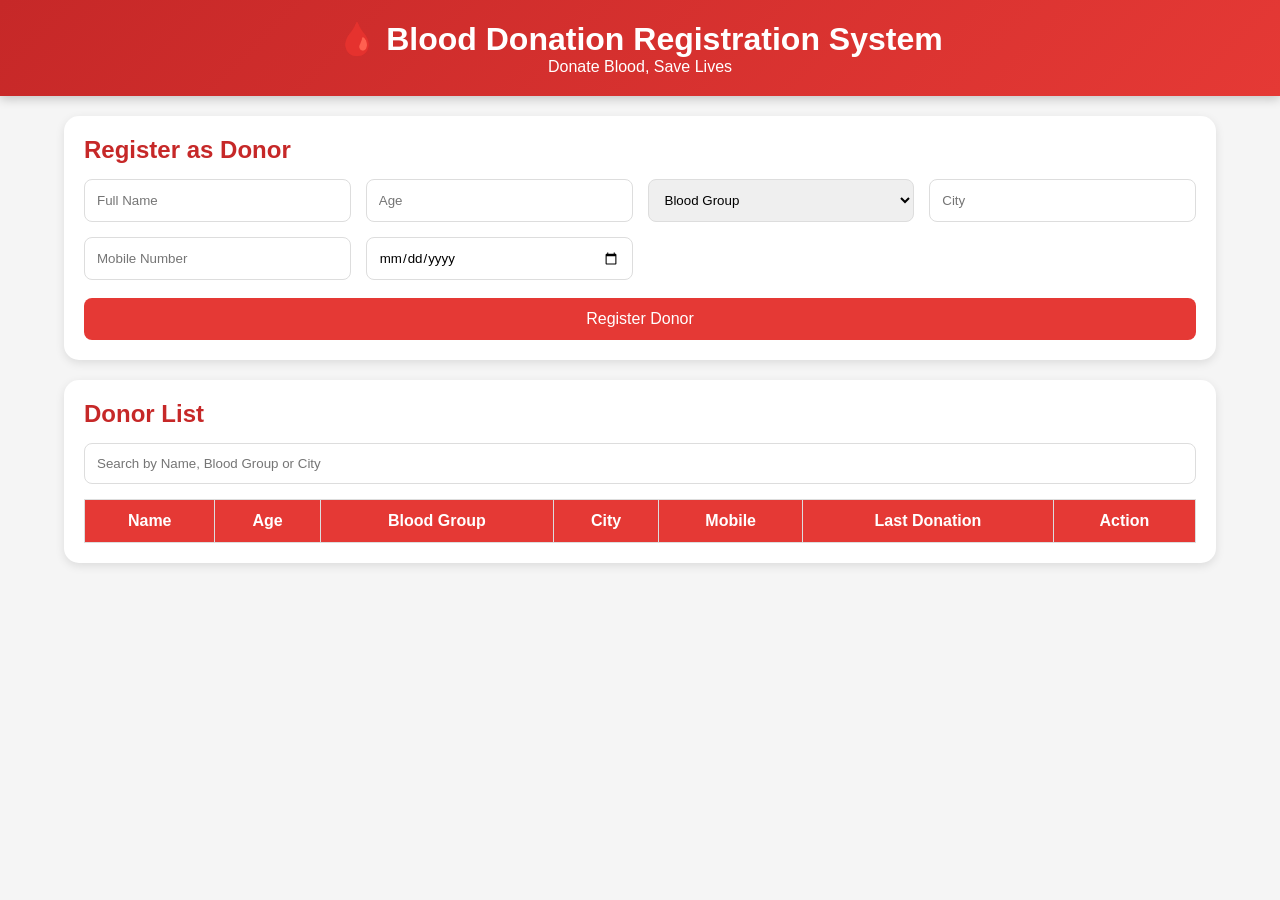
==== donor.html @ ba049930 "ye mera phla commit hai" ====
<!DOCTYPE html>
<html lang="en">
<head>
<meta charset="UTF-8">
<meta name="viewport" content="width=device-width, initial-scale=1.0">
<title>Blood Donation Registration System</title>
<link rel="stylesheet" href="donor.css">
</head>
<body>

<header>
    <h1>🩸 Blood Donation Registration System</h1>
    <p>Donate Blood, Save Lives</p>
</header>

<div class="container">

    <div class="card">
        <h2>Register as Donor</h2>

        <form id="donorForm">
            <div class="form-grid">

                <input type="text" id="name" placeholder="Full Name" required>

                <input type="number" id="age" placeholder="Age" min="18" max="65" required>

                <select id="bloodGroup" required>
                    <option value="">Blood Group</option>
                    <option>A+</option>
                    <option>A-</option>
                    <option>B+</option>
                    <option>B-</option>
                    <option>AB+</option>
                    <option>AB-</option>
                    <option>O+</option>
                    <option>O-</option>
                </select>

                <input type="text" id="city" placeholder="City" required>

                <input type="tel" id="mobile" placeholder="Mobile Number" required>

                <input type="date" id="lastDonation">

            </div>

            <br>

            <button class="btn" type="submit">
                Register Donor
            </button>

        </form>
    </div>

    <div class="card">

        <h2>Donor List</h2>

        <div class="search-box">
            <input type="text" id="searchInput"
                placeholder="Search by Name, Blood Group or City">
        </div>

        <table>
            <thead>
                <tr>
                    <th>Name</th>
                    <th>Age</th>
                    <th>Blood Group</th>
                    <th>City</th>
                    <th>Mobile</th>
                    <th>Last Donation</th>
                    <th>Action</th>
                </tr>
            </thead>

            <tbody id="donorTable">
            </tbody>
        </table>

    </div>

</div>

<script src="doner.js"></script>
</body>
</html>
---- donor.css ----
*{
    margin:0;
    padding:0;
    box-sizing:border-box;
    font-family:Segoe UI,sans-serif;
}

body{
    background:#f5f5f5;
}

header{
    background:linear-gradient(135deg,#c62828,#e53935);
    color:white;
    text-align:center;
    padding:20px;
    box-shadow:0 3px 10px rgba(0,0,0,.2);
}

.container{
    width:90%;
    max-width:1200px;
    margin:20px auto;
}

.card{
    background:white;
    padding:20px;
    border-radius:15px;
    box-shadow:0 3px 10px rgba(0,0,0,.1);
    margin-bottom:20px;
}

h2{
    color:#c62828;
    margin-bottom:15px;
}

.form-grid{
    display:grid;
    grid-template-columns:repeat(auto-fit,minmax(250px,1fr));
    gap:15px;
}

input,select,button{
    width:100%;
    padding:12px;
    border-radius:8px;
    border:1px solid #ddd;
}

input:focus,select:focus{
    outline:none;
    border-color:#e53935;
}

.btn{
    background:#e53935;
    color:white;
    border:none;
    cursor:pointer;
    font-size:16px;
    transition:.3s;
}

.btn:hover{
    background:#c62828;
}

.search-box{
    margin-bottom:15px;
}

table{
    width:100%;
    border-collapse:collapse;
}

table th{
    background:#e53935;
    color:white;
}

table th,table td{
    padding:12px;
    border:1px solid #ddd;
    text-align:center;
}

.delete-btn{
    background:#d32f2f;
    color:white;
    border:none;
    padding:8px 12px;
    border-radius:5px;
    cursor:pointer;
}

.delete-btn:hover{
    background:#b71c1c;
}

@media(max-width:768px){
    table{
        display:block;
        overflow-x:auto;
    }
}
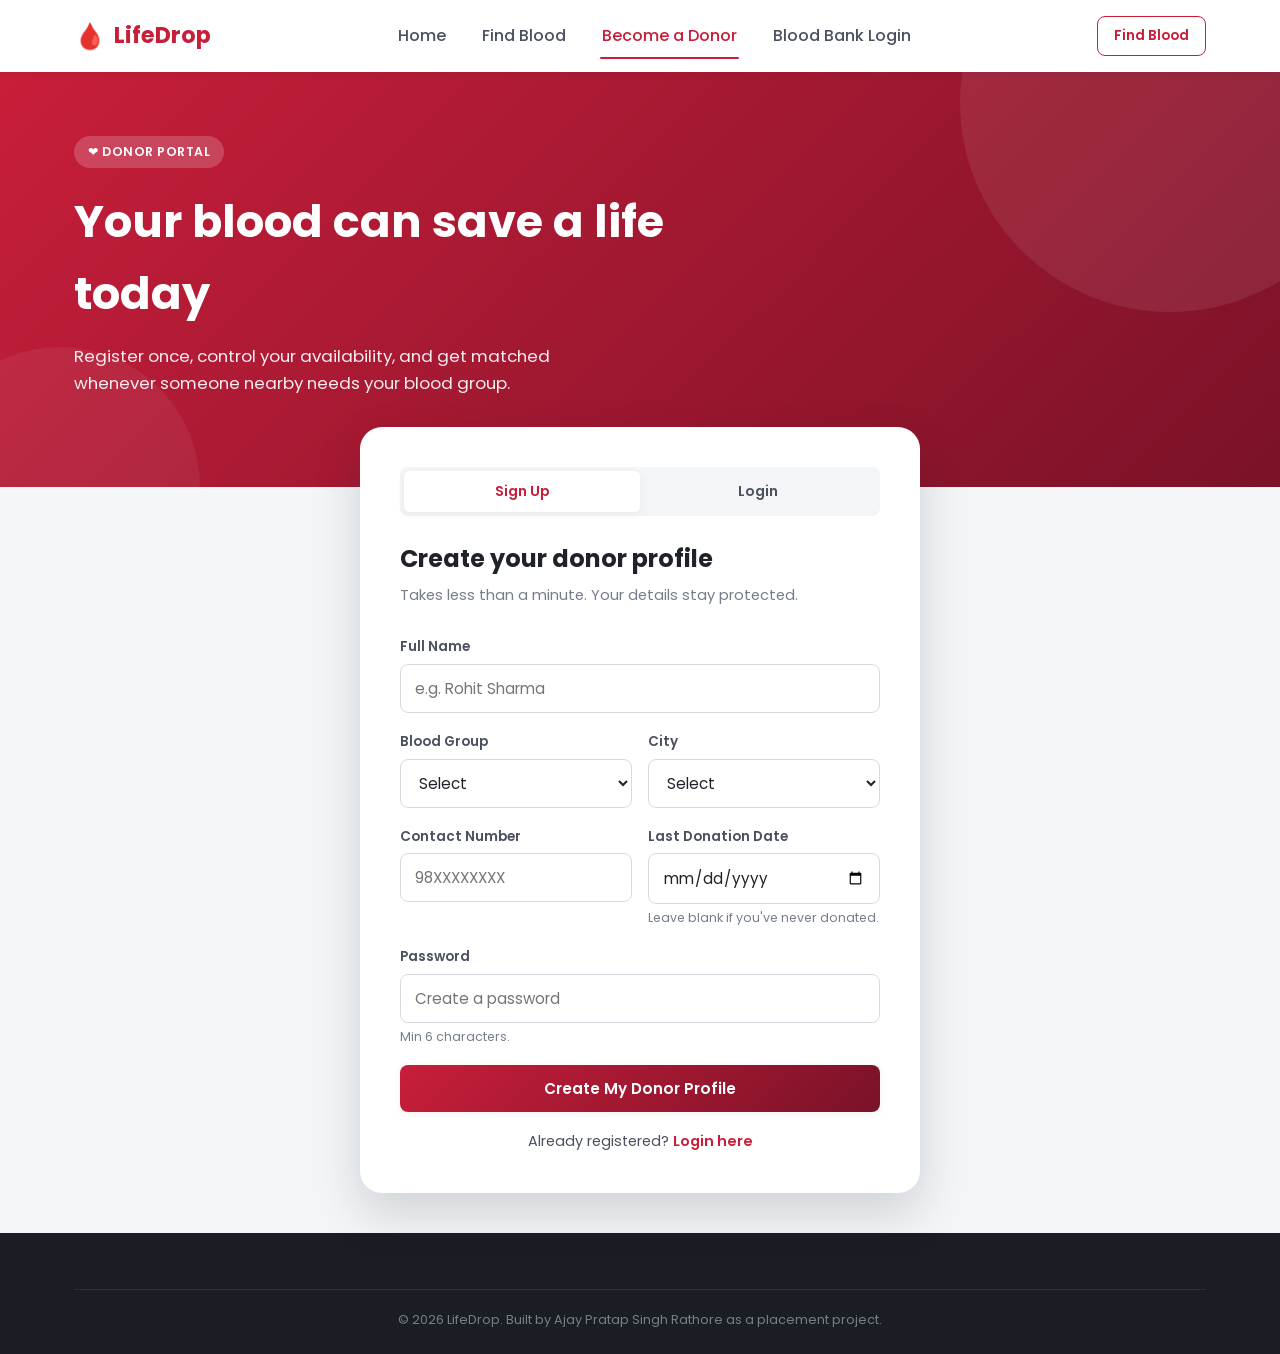
==== commit e5633166: "Added profile edit, eligibility countdown, search stats, hero image" ====
--- a/donor.html
+++ b/donor.html
@@ -1,89 +1,314 @@
 <!DOCTYPE html>
 <html lang="en">
 <head>
-<meta charset="UTF-8">
-<meta name="viewport" content="width=device-width, initial-scale=1.0">
-<title>Blood Donation Registration System</title>
-<link rel="stylesheet" href="donor.css">
+<meta charset="UTF-8" />
+<meta name="viewport" content="width=device-width, initial-scale=1.0" />
+<title>Donor Portal — LifeDrop</title>
+<link rel="preconnect" href="https://fonts.googleapis.com">
+<link href="https://fonts.googleapis.com/css2?family=Poppins:wght@400;500;600;700&display=swap" rel="stylesheet">
+<link rel="stylesheet" href="css/style.css" />
 </head>
 <body>
 
-<header>
-    <h1>🩸 Blood Donation Registration System</h1>
-    <p>Donate Blood, Save Lives</p>
+<nav class="navbar">
+  <div class="container">
+    <a href="index.html" class="logo"><span class="drop">🩸</span> LifeDrop</a>
+    <div class="nav-links">
+      <a href="index.html">Home</a>
+      <a href="search-results.html">Find Blood</a>
+      <a href="donor.html" class="active">Become a Donor</a>
+      <a href="bloodbank.html">Blood Bank Login</a>
+    </div>
+    <div class="nav-cta">
+      <a href="search-results.html" class="btn btn-outline btn-sm">Find Blood</a>
+    </div>
+    <button class="nav-toggle" aria-label="Menu"><span></span><span></span><span></span></button>
+  </div>
+  <div class="mobile-menu">
+    <a href="index.html">Home</a>
+    <a href="search-results.html">Find Blood</a>
+    <a href="donor.html">Become a Donor</a>
+    <a href="bloodbank.html">Blood Bank Login</a>
+  </div>
+</nav>
+
+<header class="page-hero">
+  <div class="container">
+    <span class="eyebrow">❤️ Donor Portal</span>
+    <h1>Your blood can save a life today</h1>
+    <p>Register once, control your availability, and get matched whenever someone nearby needs your blood group.</p>
+  </div>
 </header>
+<!-- Signup Success Popup -->
+<div class="popup-overlay" id="signupPopup">
+  <div class="popup-box">
+    <div class="popup-icon">🎉</div>
+    <div class="popup-title" id="signupPopupName">Welcome!</div>
+    <div class="popup-msg">Your donor profile has been created successfully. You are now part of the LifeDrop network!</div>
+    <div class="popup-btns">
+      <button class="btn btn-primary" id="signupPopupBtn">Go to Dashboard</button>
+    </div>
+  </div>
+</div>
+
+<!-- Logout Confirmation Popup -->
+<div class="popup-overlay" id="logoutPopup">
+  <div class="popup-box">
+    <div class="popup-icon">🚪</div>
+    <div class="popup-title">Logout?</div>
+    <div class="popup-msg">Are you sure you want to logout from your donor account?</div>
+    <div class="popup-btns">
+      <button class="btn btn-outline" id="logoutCancelBtn">Cancel</button>
+      <button class="btn btn-primary" id="logoutConfirmBtn">Yes, Logout</button>
+    </div>
+  </div>
+</div>
+
+<!-- Availability Toggle Confirmation Popup -->
+<!-- Eligibility Countdown Card -->
+<div class="card mb-2" id="eligibilityCard" style="display:none;">
+  <div style="display:flex; align-items:center; gap:16px;">
+    <div class="icon-circle" style="margin-bottom:0; flex-shrink:0;">⏳</div>
+    <div>
+      <div style="font-weight:600; font-size:0.95rem;">Not Eligible Yet</div>
+      <div style="color:var(--amber-600); font-weight:700; font-size:1.1rem; margin:4px 0;" id="daysRemaining">— days remaining</div>
+      <div style="font-size:0.82rem; color:var(--gray-500);">Next eligible date: <span id="nextEligibleDate">—</span></div>
+    </div>
+  </div>
+  <div style="margin-top:16px; background:var(--gray-100); border-radius:999px; height:8px; overflow:hidden;">
+    <div id="eligibilityBar" style="height:100%; background:var(--gradient-primary); border-radius:999px; transition:width 0.5s ease; width:0%;"></div>
+  </div>
+  <div style="display:flex; justify-content:space-between; margin-top:6px;">
+    <span style="font-size:0.75rem; color:var(--gray-500);">Last Donation</span>
+    <span style="font-size:0.75rem; color:var(--gray-500);">Eligible after 3 months</span>
+  </div>
+</div>
 
 <div class="container">
 
+  <div class="form-card" id="authCard">
+    <div class="tab-switch">
+      <button type="button" id="tabSignup" class="active">Sign Up</button>
+      <button type="button" id="tabLogin">Login</button>
+    </div>
+
+    <div class="tab-panel active" id="panelSignup">
+      <h2>Create your donor profile</h2>
+      <p class="form-sub">Takes less than a minute. Your details stay protected.</p>
+      <form id="signupForm">
+        <div class="form-group">
+          <label for="suName">Full Name</label>
+          <input type="text" id="suName" placeholder="e.g. Rohit Sharma" required />
+        </div>
+        <div class="form-row">
+          <div class="form-group">
+            <label for="suBloodGroup">Blood Group</label>
+            <select id="suBloodGroup" required>
+              <option value="">Select</option>
+              <option>A+</option><option>A-</option>
+              <option>B+</option><option>B-</option>
+              <option>O+</option><option>O-</option>
+              <option>AB+</option><option>AB-</option>
+            </select>
+          </div>
+          <div class="form-group">
+            <label for="suCity">City</label>
+            <select id="suCity" required>
+              <option value="">Select</option>
+              <option>Jaipur</option>
+              <option>Ajmer</option>
+              <option>Kota</option>
+            </select>
+          </div>
+        </div>
+        <div class="form-row">
+          <div class="form-group">
+            <label for="suContact">Contact Number</label>
+            <input type="tel" id="suContact" placeholder="98XXXXXXXX" pattern="[0-9]{10}" required />
+          </div>
+          <div class="form-group">
+            <label for="suLastDonation">Last Donation Date</label>
+            <input type="date" id="suLastDonation" />
+            <div class="hint">Leave blank if you've never donated.</div>
+          </div>
+        </div>
+        <div class="form-group">
+          <label for="suPassword">Password</label>
+          <input type="password" id="suPassword" placeholder="Create a password" required minlength="6" />
+          <div class="hint">Min 6 characters.</div>
+        </div>
+        <button type="submit" class="btn btn-primary btn-block">Create My Donor Profile</button>
+      </form>
+      <div class="form-footer-link">Already registered? <a href="#" id="goToLogin">Login here</a></div>
+    </div>
+
+    <div class="tab-panel" id="panelLogin">
+      <h2>Welcome back, donor</h2>
+      <p class="form-sub">Login to manage your availability.</p>
+      <form id="loginForm">
+        <div class="form-group">
+          <label for="liContact">Contact Number</label>
+          <input type="tel" id="liContact" placeholder="98XXXXXXXX" required />
+        </div>
+        <div class="form-group">
+          <label for="liPassword">Password</label>
+          <input type="password" id="liPassword" placeholder="Your password" required />
+        </div>
+        <button type="submit" class="btn btn-primary btn-block">Login</button>
+      </form>
+      <div class="form-footer-link">New donor? <a href="#" id="goToSignup">Create a profile</a></div>
+    </div>
+  </div>
+
+  <div class="dash-shell" id="dashboard" style="display:none; margin-top:32px;">
+    <aside class="dash-sidebar">
+      <div class="dash-profile">
+        <div class="dash-avatar" id="dashAvatar">--</div>
+        <div class="name" id="dashName">—</div>
+        <div class="role">Blood Donor</div>
+      </div>
+      <nav class="dash-menu">
+        <a href="#" class="active">📋 My Profile</a>
+        <a href="search-results.html">🔍 Find Blood</a>
+        <a href="#" id="logoutBtn">🚪 Logout</a>
+      </nav>
+    </aside>
+
+    <main>
+     <!-- TABS -->
+  <div class="tab-switch" style="max-width:400px; margin-bottom:24px;">
+    <button type="button" id="tabProfile" class="active">👤 My Profile</button>
+    <button type="button" id="tabAvail">❤️ Availability</button>
+  </div>
+
+  <!-- PROFILE PANEL -->
+  <div id="panelProfile" class="tab-panel active">
     <div class="card">
-        <h2>Register as Donor</h2>
-
-        <form id="donorForm">
-            <div class="form-grid">
-
-                <input type="text" id="name" placeholder="Full Name" required>
-
-                <input type="number" id="age" placeholder="Age" min="18" max="65" required>
-
-                <select id="bloodGroup" required>
-                    <option value="">Blood Group</option>
-                    <option>A+</option>
-                    <option>A-</option>
-                    <option>B+</option>
-                    <option>B-</option>
-                    <option>AB+</option>
-                    <option>AB-</option>
-                    <option>O+</option>
-                    <option>O-</option>
-                </select>
-
-                <input type="text" id="city" placeholder="City" required>
-
-                <input type="tel" id="mobile" placeholder="Mobile Number" required>
-
-                <input type="date" id="lastDonation">
-
+      <div style="display:flex; justify-content:space-between; align-items:center; margin-bottom:24px;">
+        <h3>My Profile</h3>
+        <button class="btn btn-outline btn-sm" id="editProfileBtn">✏️ Edit Profile</button>
+      </div>
+
+      <!-- VIEW MODE -->
+      <div id="profileView">
+        <div class="form-row">
+          <div class="form-group">
+            <label>Full Name</label>
+            <div class="profile-val" id="viewName">—</div>
+          </div>
+          <div class="form-group">
+            <label>Blood Group</label>
+            <div class="profile-val" id="viewBloodGroup">—</div>
+          </div>
+        </div>
+        <div class="form-row">
+          <div class="form-group">
+            <label>City</label>
+            <div class="profile-val" id="viewCity">—</div>
+          </div>
+          <div class="form-group">
+            <label>Contact</label>
+            <div class="profile-val" id="viewContact">—</div>
+          </div>
+        </div>
+        <div class="form-group">
+          <label>Last Donation Date</label>
+          <div class="profile-val" id="viewLastDonation">—</div>
+        </div>
+      </div>
+
+      <!-- EDIT MODE -->
+      <div id="profileEdit" style="display:none;">
+        <form id="editProfileForm">
+          <div class="form-row">
+            <div class="form-group">
+              <label for="editName">Full Name</label>
+              <input type="text" id="editName" required />
             </div>
-
-            <br>
-
-            <button class="btn" type="submit">
-                Register Donor
-            </button>
-
+            <div class="form-group">
+              <label for="editBloodGroup">Blood Group</label>
+              <select id="editBloodGroup" required>
+                <option>A+</option><option>A-</option>
+                <option>B+</option><option>B-</option>
+                <option>O+</option><option>O-</option>
+                <option>AB+</option><option>AB-</option>
+              </select>
+            </div>
+          </div>
+          <div class="form-row">
+            <div class="form-group">
+              <label for="editCity">City</label>
+              <select id="editCity" required>
+                <option>Jaipur</option>
+                <option>Ajmer</option>
+                <option>Kota</option>
+              </select>
+            </div>
+            <div class="form-group">
+              <label for="editContact">Contact</label>
+              <input type="tel" id="editContact" pattern="[0-9]{10}" required />
+            </div>
+          </div>
+          <div class="form-group">
+            <label for="editLastDonation">Last Donation Date</label>
+            <input type="date" id="editLastDonation" />
+          </div>
+          <div class="flex gap-2">
+            <button type="submit" class="btn btn-primary">💾 Save Changes</button>
+            <button type="button" class="btn btn-outline" id="cancelEditBtn">Cancel</button>
+          </div>
         </form>
+      </div>
+    </div>
+  </div>
+
+  <!-- AVAILABILITY PANEL -->
+  <div id="panelAvail" class="tab-panel">
+    <div class="dash-stats-row">
+      <div class="stat-card">
+        <div class="stat-top"><span>🩸</span></div>
+        <div class="stat-value" id="dashGroup">—</div>
+        <div class="stat-name">Blood Group</div>
+      </div>
+      <div class="stat-card">
+        <div class="stat-top"><span>📍</span></div>
+        <div class="stat-value" id="dashCity">—</div>
+        <div class="stat-name">City</div>
+      </div>
+      <div class="stat-card">
+        <div class="stat-top"><span>📅</span></div>
+        <div class="stat-value" id="dashLastDonation">—</div>
+        <div class="stat-name">Last Donation</div>
+      </div>
     </div>
 
     <div class="card">
-
-        <h2>Donor List</h2>
-
-        <div class="search-box">
-            <input type="text" id="searchInput"
-                placeholder="Search by Name, Blood Group or City">
-        </div>
-
-        <table>
-            <thead>
-                <tr>
-                    <th>Name</th>
-                    <th>Age</th>
-                    <th>Blood Group</th>
-                    <th>City</th>
-                    <th>Mobile</th>
-                    <th>Last Donation</th>
-                    <th>Action</th>
-                </tr>
-            </thead>
-
-            <tbody id="donorTable">
-            </tbody>
-        </table>
-
-    </div>
-
+      <h3 class="mb-2">Availability</h3>
+      <div class="toggle-row">
+        <div>
+          <div class="toggle-label">I am available to donate</div>
+          <div class="toggle-sub" id="eligibilityNote">This updates instantly for anyone searching.</div>
+        </div>
+        <label class="switch">
+          <input type="checkbox" id="availabilityToggle" />
+          <span class="slider-toggle"></span>
+        </label>
+      </div>
+      <p class="hint">Note: You can't mark yourself available if your last donation was less than 3 months ago.</p>
+    </div>
+  </div>
+</main>
+  </div>
 </div>
 
-<script src="doner.js"></script>
+<footer>
+  <div class="container">
+    <div class="footer-bottom">&copy; 2026 LifeDrop. Built by Ajay Pratap Singh Rathore as a placement project.</div>
+  </div>
+</footer>
+
+<script src="js/data.js"></script>
+<script src="js/main.js"></script>
+<script src="js/donor.js"></script>
 </body>
 </html>
--- a/css/style.css
+++ b/css/style.css
@@ -0,0 +1,327 @@
+/* ===========================================================
+   LifeDrop — style.css
+   Global design system: colors, layout, components, responsive
+   =========================================================== */
+
+:root {
+  --red-600: #c81e3a;
+  --red-700: #a3162e;
+  --red-50: #fdf0f2;
+  --dark: #1a1d23;
+  --gray-900: #1f2329;
+  --gray-700: #4b5160;
+  --gray-500: #767e8c;
+  --gray-300: #d6dae0;
+  --gray-100: #f3f5f7;
+  --white: #ffffff;
+  --green-600: #1f9d55;
+  --amber-600: #c97f0a;
+
+  --radius-sm: 8px;
+  --radius-md: 14px;
+  --radius-lg: 22px;
+
+  --shadow-sm: 0 2px 8px rgba(26, 29, 35, 0.06);
+  --shadow-md: 0 8px 24px rgba(26, 29, 35, 0.10);
+  --shadow-lg: 0 20px 48px rgba(26, 29, 35, 0.16);
+
+  --gradient-primary: linear-gradient(135deg, #c81e3a 0%, #7a1228 100%);
+  --gradient-soft: linear-gradient(135deg, #fdf0f2 0%, #fce4e8 100%);
+
+  --font-main: 'Poppins', 'Segoe UI', system-ui, -apple-system, sans-serif;
+}
+
+* { margin: 0; padding: 0; box-sizing: border-box; }
+html { scroll-behavior: smooth; }
+body {
+  font-family: var(--font-main);
+  color: var(--gray-900);
+  background: var(--gray-100);
+  line-height: 1.6;
+  min-height: 100vh;
+}
+img { max-width: 100%; display: block; }
+a { text-decoration: none; color: inherit; }
+ul { list-style: none; }
+button { font-family: inherit; cursor: pointer; border: none; }
+
+.container { width: 100%; max-width: 1180px; margin: 0 auto; padding: 0 24px; }
+
+/* ===== Navbar ===== */
+.navbar { position: sticky; top: 0; z-index: 100; background: var(--white); box-shadow: var(--shadow-sm); }
+.navbar .container { display: flex; align-items: center; justify-content: space-between; height: 72px; }
+.logo { display: flex; align-items: center; gap: 8px; font-size: 1.4rem; font-weight: 700; color: var(--red-600); }
+.logo span.drop { font-size: 1.6rem; }
+.nav-links { display: flex; align-items: center; gap: 32px; }
+.nav-links a { font-weight: 500; color: var(--gray-700); position: relative; padding: 6px 2px; transition: color 0.25s ease; }
+.nav-links a:hover, .nav-links a.active { color: var(--red-600); }
+.nav-links a.active::after {
+  content: ''; position: absolute; bottom: -4px; left: 0; right: 0; height: 2px;
+  background: var(--red-600); border-radius: 2px;
+}
+.nav-cta { display: flex; gap: 12px; }
+.nav-toggle { display: none; flex-direction: column; gap: 5px; background: none; padding: 6px; }
+.nav-toggle span { width: 24px; height: 2px; background: var(--gray-900); border-radius: 2px; }
+.mobile-menu { display: none; flex-direction: column; background: var(--white); padding: 8px 24px 18px; box-shadow: var(--shadow-sm); }
+.mobile-menu.open { display: flex; }
+.mobile-menu a { padding: 12px 0; border-bottom: 1px solid var(--gray-100); font-weight: 500; color: var(--gray-700); }
+.mobile-menu .btn { margin-top: 12px; }
+
+/* ===== Buttons ===== */
+.btn {
+  display: inline-flex; align-items: center; justify-content: center; gap: 8px;
+  padding: 12px 24px; border-radius: var(--radius-sm); font-weight: 600; font-size: 0.95rem;
+  transition: transform 0.2s ease, box-shadow 0.2s ease, background 0.2s ease; white-space: nowrap;
+}
+.btn-primary { background: var(--gradient-primary); color: var(--white); box-shadow: var(--shadow-sm); }
+.btn-primary:hover { transform: translateY(-2px); box-shadow: var(--shadow-md); }
+.btn-outline { background: transparent; color: var(--red-600); border: 1.5px solid var(--red-600); }
+.btn-outline:hover { background: var(--red-50); }
+.btn-light { background: var(--white); color: var(--red-600); box-shadow: var(--shadow-sm); }
+.btn-light:hover { transform: translateY(-2px); box-shadow: var(--shadow-md); }
+.btn-block { width: 100%; }
+.btn-sm { padding: 8px 16px; font-size: 0.85rem; }
+.btn:disabled { opacity: 0.55; cursor: not-allowed; transform: none !important; }
+
+/* ===== Hero ===== */
+.page-hero { background: var(--gradient-primary); color: var(--white); padding: 64px 0 90px; position: relative; overflow: hidden; }
+.page-hero::before {
+  content: ''; position: absolute; width: 420px; height: 420px; background: rgba(255,255,255,0.08);
+  border-radius: 50%; top: -180px; right: -100px;
+}
+.page-hero::after {
+  content: ''; position: absolute; width: 280px; height: 280px; background: rgba(255,255,255,0.06);
+  border-radius: 50%; bottom: -140px; left: -80px;
+}
+.page-hero .container { position: relative; z-index: 1; }
+.eyebrow {
+  display: inline-block; background: rgba(255,255,255,0.18); padding: 6px 14px; border-radius: 999px;
+  font-size: 0.78rem; font-weight: 600; letter-spacing: 0.04em; text-transform: uppercase; margin-bottom: 18px;
+}
+.page-hero h1 { font-size: clamp(1.9rem, 4vw, 2.8rem); font-weight: 700; max-width: 680px; margin-bottom: 14px; }
+.page-hero p { max-width: 560px; opacity: 0.92; font-size: 1.05rem; }
+.hero-stats { display: flex; gap: 40px; margin-top: 36px; }
+.hero-stats .stat-num { font-size: 1.6rem; font-weight: 700; }
+.hero-stats .stat-label { font-size: 0.8rem; opacity: 0.85; }
+
+/* ===== Sections ===== */
+.section { padding: 72px 0; }
+.section-tight { padding: 48px 0; }
+.section-alt { background: var(--white); }
+.section-head { text-align: center; max-width: 620px; margin: 0 auto 48px; }
+.section-head .eyebrow { background: var(--red-50); color: var(--red-600); }
+.section-head h2 { font-size: clamp(1.5rem, 3vw, 2.1rem); font-weight: 700; margin: 14px 0 10px; }
+.section-head p { color: var(--gray-700); }
+
+/* ===== Cards ===== */
+.card { background: var(--white); border-radius: var(--radius-md); box-shadow: var(--shadow-sm); padding: 28px; transition: transform 0.25s ease, box-shadow 0.25s ease; }
+.card:hover { transform: translateY(-4px); box-shadow: var(--shadow-md); }
+.icon-circle {
+  width: 52px; height: 52px; border-radius: 50%; background: var(--red-50); color: var(--red-600);
+  display: flex; align-items: center; justify-content: center; font-size: 1.4rem; margin-bottom: 16px;
+}
+.grid-3 { display: grid; grid-template-columns: repeat(3, 1fr); gap: 24px; }
+.grid-2 { display: grid; grid-template-columns: repeat(2, 1fr); gap: 24px; }
+.grid-4 { display: grid; grid-template-columns: repeat(4, 1fr); gap: 20px; }
+
+/* ===== Forms ===== */
+.form-card { background: var(--white); border-radius: var(--radius-lg); box-shadow: var(--shadow-lg); padding: 40px; max-width: 560px; margin: -60px auto 0; position: relative; z-index: 2; }
+.form-card.wide { max-width: 780px; }
+.form-card h2 { font-size: 1.5rem; margin-bottom: 6px; }
+.form-card .form-sub { color: var(--gray-500); margin-bottom: 28px; font-size: 0.92rem; }
+.form-group { margin-bottom: 18px; }
+.form-row { display: grid; grid-template-columns: 1fr 1fr; gap: 16px; }
+label { display: block; font-size: 0.85rem; font-weight: 600; color: var(--gray-700); margin-bottom: 6px; }
+input, select, textarea {
+  width: 100%; padding: 12px 14px; border: 1.5px solid var(--gray-300); border-radius: var(--radius-sm);
+  font-size: 0.95rem; font-family: inherit; color: var(--gray-900); background: var(--white);
+  transition: border-color 0.2s ease, box-shadow 0.2s ease;
+}
+input:focus, select:focus, textarea:focus { outline: none; border-color: var(--red-600); box-shadow: 0 0 0 3px rgba(200,30,58,0.12); }
+.hint { font-size: 0.78rem; color: var(--gray-500); margin-top: 4px; }
+.error-text { font-size: 0.78rem; color: var(--red-600); margin-top: 4px; display: none; }
+.form-group.invalid input, .form-group.invalid select { border-color: var(--red-600); }
+.form-group.invalid .error-text { display: block; }
+.form-footer-link { text-align: center; margin-top: 18px; font-size: 0.9rem; color: var(--gray-700); }
+.form-footer-link a { color: var(--red-600); font-weight: 600; }
+
+/* Toggle switch */
+.toggle-row { display: flex; align-items: center; justify-content: space-between; background: var(--gray-100); border-radius: var(--radius-sm); padding: 16px 18px; margin-bottom: 18px; }
+.toggle-row .toggle-label { font-weight: 600; font-size: 0.92rem; }
+.toggle-row .toggle-sub { font-size: 0.78rem; color: var(--gray-500); margin-top: 2px; }
+.switch { position: relative; width: 48px; height: 26px; flex-shrink: 0; }
+.switch input { opacity: 0; width: 0; height: 0; }
+.slider-toggle { position: absolute; cursor: pointer; inset: 0; background: var(--gray-300); border-radius: 999px; transition: 0.25s; }
+.slider-toggle::before {
+  content: ''; position: absolute; width: 20px; height: 20px; left: 3px; bottom: 3px;
+  background: var(--white); border-radius: 50%; transition: 0.25s; box-shadow: var(--shadow-sm);
+}
+.switch input:checked + .slider-toggle { background: var(--green-600); }
+.switch input:checked + .slider-toggle::before { transform: translateX(22px); }
+
+/* ===== Badges ===== */
+.badge { display: inline-flex; align-items: center; gap: 6px; padding: 5px 12px; border-radius: 999px; font-size: 0.78rem; font-weight: 600; }
+.badge-dot { width: 7px; height: 7px; border-radius: 50%; }
+.badge-available { background: #e9f7ef; color: var(--green-600); }
+.badge-available .badge-dot { background: var(--green-600); }
+.badge-unavailable { background: var(--gray-100); color: var(--gray-500); }
+.badge-unavailable .badge-dot { background: var(--gray-500); }
+.badge-low { background: #fdf3e3; color: var(--amber-600); }
+.badge-low .badge-dot { background: var(--amber-600); }
+.badge-out { background: var(--red-50); color: var(--red-600); }
+.badge-out .badge-dot { background: var(--red-600); }
+.badge-emergency { background: var(--red-50); color: var(--red-600); }
+.badge-emergency .badge-dot { background: var(--red-600); animation: pulse 1.4s infinite; }
+@keyframes pulse {
+  0% { box-shadow: 0 0 0 0 rgba(200,30,58,0.5); }
+  70% { box-shadow: 0 0 0 6px rgba(200,30,58,0); }
+  100% { box-shadow: 0 0 0 0 rgba(200,30,58,0); }
+}
+
+/* ===== Tabs ===== */
+.tab-switch { display: flex; background: var(--gray-100); border-radius: var(--radius-sm); padding: 4px; margin-bottom: 24px; }
+.tab-switch button { flex: 1; background: transparent; padding: 10px; border-radius: 6px; font-weight: 600; font-size: 0.88rem; color: var(--gray-700); transition: all 0.2s ease; }
+.tab-switch button.active { background: var(--white); color: var(--red-600); box-shadow: var(--shadow-sm); }
+.tab-panel { display: none; }
+.tab-panel.active { display: block; }
+
+/* ===== Search / Results ===== */
+.search-bar-card { background: var(--white); border-radius: var(--radius-lg); box-shadow: var(--shadow-lg); padding: 28px; margin: -56px auto 0; position: relative; z-index: 2; }
+.search-grid { display: grid; grid-template-columns: 1fr 1fr 1fr auto; gap: 14px; align-items: end; }
+.emergency-toggle { display: flex; align-items: center; gap: 10px; margin-top: 18px; padding-top: 18px; border-top: 1px solid var(--gray-100); }
+.emergency-toggle .switch input:checked + .slider-toggle { background: var(--red-600); }
+.emergency-toggle-label { font-weight: 600; font-size: 0.9rem; color: var(--red-600); }
+.results-meta { display: flex; align-items: center; justify-content: space-between; margin-bottom: 20px; flex-wrap: wrap; gap: 12px; }
+.results-count { font-weight: 600; color: var(--gray-700); }
+.filter-chip-row { display: flex; gap: 8px; flex-wrap: wrap; }
+.filter-chip { background: var(--white); border: 1px solid var(--gray-300); padding: 6px 14px; border-radius: 999px; font-size: 0.82rem; font-weight: 500; color: var(--gray-700); }
+.result-card { background: var(--white); border-radius: var(--radius-md); box-shadow: var(--shadow-sm); padding: 22px; display: flex; align-items: center; justify-content: space-between; gap: 20px; margin-bottom: 16px; flex-wrap: wrap; }
+.result-left { display: flex; align-items: center; gap: 16px; }
+.result-avatar { width: 48px; height: 48px; border-radius: 50%; background: var(--gradient-primary); color: var(--white); display: flex; align-items: center; justify-content: center; font-weight: 700; font-size: 1.1rem; flex-shrink: 0; }
+.result-name { font-weight: 600; font-size: 1.02rem; }
+.result-sub { font-size: 0.82rem; color: var(--gray-500); margin-top: 2px; }
+.result-group-tag { background: var(--red-50); color: var(--red-600); font-weight: 700; font-size: 0.85rem; padding: 4px 10px; border-radius: var(--radius-sm); }
+.result-right { display: flex; align-items: center; gap: 14px; }
+.stock-mini { display: flex; gap: 6px; flex-wrap: wrap; }
+.stock-pill { font-size: 0.72rem; font-weight: 600; padding: 3px 9px; border-radius: 999px; background: var(--gray-100); color: var(--gray-700); }
+
+/* ===== Dashboard ===== */
+.dash-shell { display: grid; grid-template-columns: 260px 1fr; gap: 28px; align-items: start; padding: 32px 0 64px; }
+.dash-sidebar { background: var(--white); border-radius: var(--radius-md); box-shadow: var(--shadow-sm); padding: 24px; position: sticky; top: 92px; }
+.dash-profile { text-align: center; padding-bottom: 20px; border-bottom: 1px solid var(--gray-100); margin-bottom: 16px; }
+.dash-avatar { width: 64px; height: 64px; border-radius: 50%; background: var(--gradient-primary); color: var(--white); display: flex; align-items: center; justify-content: center; font-weight: 700; font-size: 1.4rem; margin: 0 auto 12px; }
+.dash-profile .name { font-weight: 600; }
+.dash-profile .role { font-size: 0.78rem; color: var(--gray-500); }
+.dash-menu a { display: flex; align-items: center; gap: 10px; padding: 10px 12px; border-radius: var(--radius-sm); font-size: 0.9rem; font-weight: 500; color: var(--gray-700); margin-bottom: 4px; }
+.dash-menu a:hover, .dash-menu a.active { background: var(--red-50); color: var(--red-600); }
+.dash-stats-row { display: grid; grid-template-columns: repeat(3, 1fr); gap: 18px; margin-bottom: 24px; }
+.stat-card { background: var(--white); border-radius: var(--radius-md); box-shadow: var(--shadow-sm); padding: 20px; }
+.stat-card .stat-top { display: flex; align-items: center; justify-content: space-between; }
+.stat-card .stat-value { font-size: 1.7rem; font-weight: 700; margin-top: 6px; }
+.stat-card .stat-name { font-size: 0.82rem; color: var(--gray-500); }
+.stock-grid { display: grid; grid-template-columns: repeat(4, 1fr); gap: 14px; }
+.stock-cell { background: var(--gray-100); border-radius: var(--radius-sm); padding: 16px; text-align: center; }
+.stock-cell .group-name { font-weight: 700; font-size: 1.05rem; color: var(--red-600); }
+.stock-cell .unit-controls { display: flex; align-items: center; justify-content: center; gap: 10px; margin-top: 10px; }
+.unit-btn { width: 28px; height: 28px; border-radius: 50%; background: var(--white); border: 1px solid var(--gray-300); font-weight: 700; display: flex; align-items: center; justify-content: center; transition: background 0.2s ease; }
+.unit-btn:hover { background: var(--red-50); border-color: var(--red-600); color: var(--red-600); }
+.unit-count { font-weight: 700; min-width: 24px; text-align: center; }
+
+/* ===== Footer ===== */
+footer { background: var(--dark); color: var(--gray-300); padding: 56px 0 24px; margin-top: 40px; }
+.footer-grid { display: grid; grid-template-columns: 2fr 1fr 1fr 1fr; gap: 32px; margin-bottom: 32px; }
+.footer-grid h4 { color: var(--white); font-size: 0.95rem; margin-bottom: 14px; }
+.footer-grid li { margin-bottom: 8px; font-size: 0.88rem; color: var(--gray-500); }
+.footer-grid p.footer-about { font-size: 0.88rem; color: var(--gray-500); max-width: 280px; }
+.footer-logo { color: var(--white); font-weight: 700; font-size: 1.2rem; margin-bottom: 12px; }
+.footer-bottom { border-top: 1px solid rgba(255,255,255,0.08); padding-top: 20px; text-align: center; font-size: 0.8rem; color: var(--gray-500); }
+
+/* ===== Utilities ===== */
+.text-center { text-align: center; }
+.mt-1 { margin-top: 8px; } .mt-2 { margin-top: 16px; } .mt-3 { margin-top: 24px; }
+.mb-2 { margin-bottom: 16px; }
+.flex { display: flex; } .flex-center { display: flex; align-items: center; justify-content: center; }
+.gap-1 { gap: 8px; } .gap-2 { gap: 16px; }
+.empty-state { text-align: center; padding: 60px 20px; color: var(--gray-500); }
+.empty-state .icon-circle { margin: 0 auto 16px; width: 64px; height: 64px; font-size: 1.8rem; }
+
+.toast {
+  position: fixed; bottom: 28px; right: 28px; background: var(--gray-900); color: var(--white);
+  padding: 14px 20px; border-radius: var(--radius-sm); box-shadow: var(--shadow-lg); font-size: 0.9rem;
+  font-weight: 500; display: flex; align-items: center; gap: 10px; transform: translateY(20px);
+  opacity: 0; pointer-events: none; transition: all 0.3s ease; z-index: 999;
+}
+.toast.show { transform: translateY(0); opacity: 1; }
+.toast.toast-success { background: var(--green-600); }
+.toast.toast-error { background: var(--red-700); }
+
+/* ===== Responsive ===== */
+@media (max-width: 960px) {
+  .grid-3, .grid-4 { grid-template-columns: repeat(2, 1fr); }
+  .footer-grid { grid-template-columns: 1fr 1fr; }
+  .dash-shell { grid-template-columns: 1fr; }
+  .dash-sidebar { position: static; }
+  .search-grid { grid-template-columns: 1fr 1fr; }
+}
+@media (max-width: 768px) {
+  .nav-links { display: none; }
+  .nav-cta .btn-outline { display: none; }
+  .nav-toggle { display: flex; }
+  .grid-2, .grid-3, .grid-4 { grid-template-columns: 1fr; }
+  .form-row { grid-template-columns: 1fr; }
+  .form-card { margin: -40px 16px 0; padding: 28px 22px; }
+  .footer-grid { grid-template-columns: 1fr; }
+  .search-grid { grid-template-columns: 1fr; }
+  .stock-grid { grid-template-columns: repeat(2, 1fr); }
+  .dash-stats-row { grid-template-columns: 1fr; }
+  .result-card { flex-direction: column; align-items: flex-start; }
+  .result-right { width: 100%; justify-content: space-between; }
+}
+/* ===== Popups ===== */
+.popup-overlay {
+  position: fixed; inset: 0; background: rgba(0,0,0,0.5);
+  display: flex; align-items: center; justify-content: center;
+  z-index: 999; opacity: 0; pointer-events: none;
+  transition: opacity 0.25s ease;
+}
+.popup-overlay.show { opacity: 1; pointer-events: all; }
+
+.popup-box {
+  background: var(--white); border-radius: var(--radius-lg);
+  box-shadow: var(--shadow-lg); padding: 36px; max-width: 420px;
+  width: 90%; text-align: center;
+  transform: translateY(20px); transition: transform 0.25s ease;
+}
+.popup-overlay.show .popup-box { transform: translateY(0); }
+
+.popup-icon { font-size: 3rem; margin-bottom: 12px; }
+.popup-title { font-size: 1.4rem; font-weight: 700; margin-bottom: 8px; }
+.popup-msg { color: var(--gray-500); font-size: 0.92rem; margin-bottom: 24px; }
+.popup-btns { display: flex; gap: 12px; justify-content: center; }
+
+.profile-val {
+  background: var(--gray-100);
+  border-radius: var(--radius-sm);
+  padding: 12px 14px;
+  font-size: 0.95rem;
+  color: var(--gray-900);
+  font-weight: 500;
+  min-height: 46px;
+}
+
+/* Eligibility card */
+#eligibilityCard {
+  border-left: 4px solid var(--amber-600);
+}
+/* Hero image responsive */
+@media (max-width: 768px) {
+  .hero-img-div {
+    width: 100%;
+    margin-top: 24px;
+  }
+
+  .hero-img-div img {
+    width: 160px !important;
+    height: 160px !important;
+  }
+}
